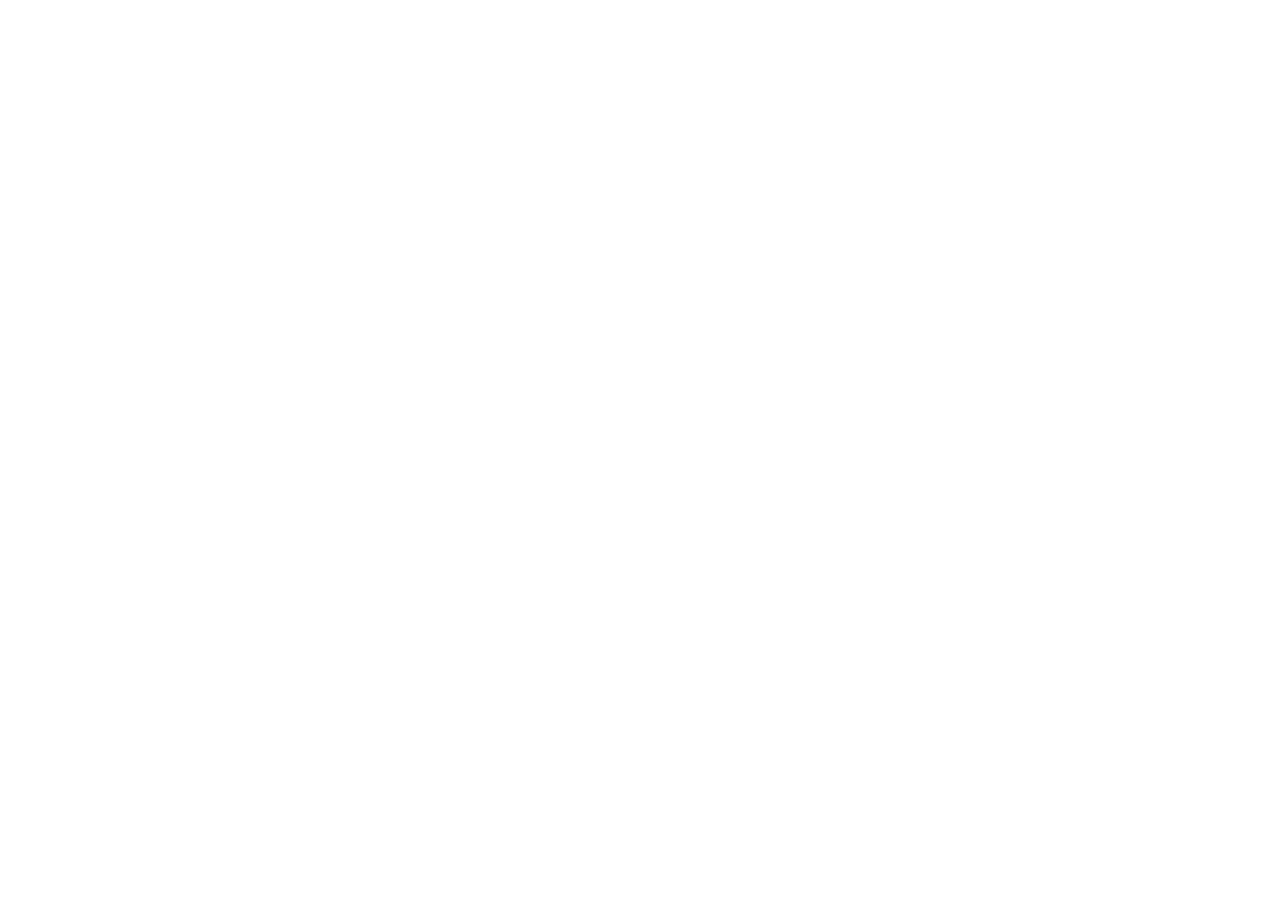
==== Index.html @ 0a8a8278 "Abgabe" ====
<!DOCTYPE html>
<html lang="en">
<head>
    <meta charset="UTF-8">
    <meta name="viewport" content="width=device-width, initial-scale=1.0">
    <title>Document</title>
</head>
<body>
    
</body>
</html>
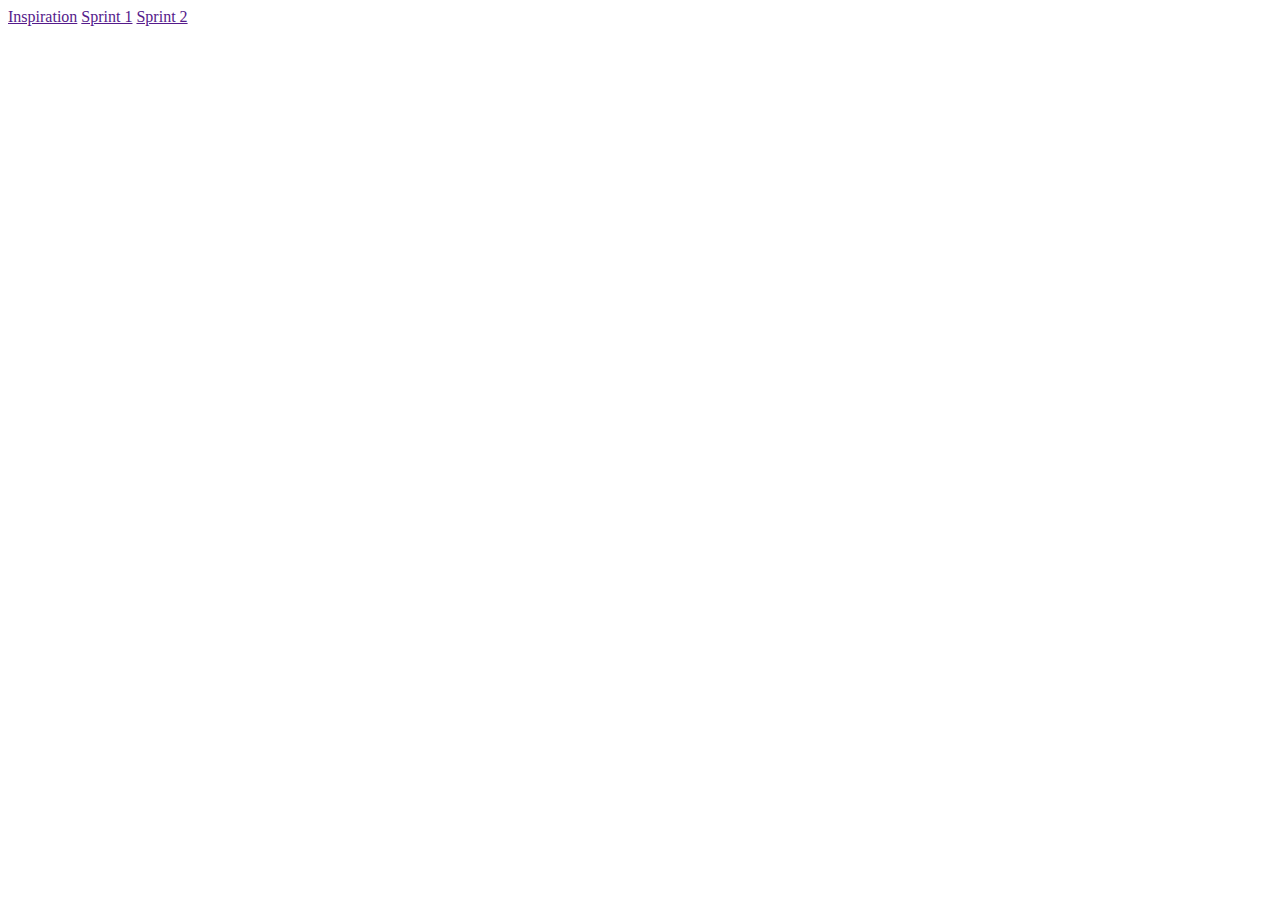
==== commit 1ef4f3ef: "index" ====
--- a/Index.html
+++ b/Index.html
@@ -6,6 +6,8 @@
     <title>Document</title>
 </head>
 <body>
-    
+    <a href="">Inspiration</a>
+    <a href="">Sprint 1</a>
+    <a href="">Sprint 2</a>
 </body>
 </html>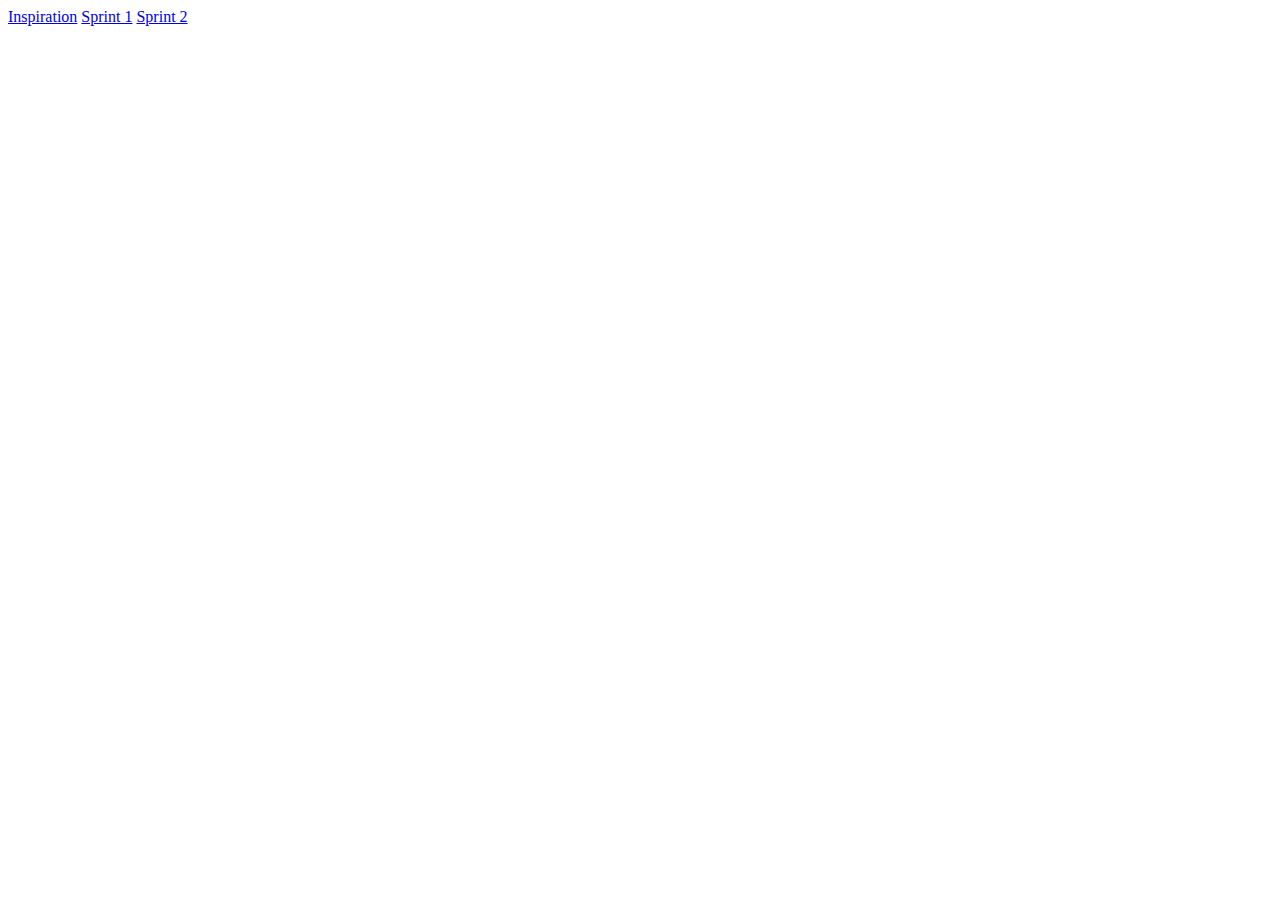
==== commit 4b4aa2cf: "vercknüpfung" ====
--- a/Index.html
+++ b/Index.html
@@ -3,11 +3,11 @@
 <head>
     <meta charset="UTF-8">
     <meta name="viewport" content="width=device-width, initial-scale=1.0">
-    <title>Document</title>
+    <title>Übersicht - Olivia Metz</title>
 </head>
 <body>
-    <a href="">Inspiration</a>
-    <a href="">Sprint 1</a>
-    <a href="">Sprint 2</a>
+    <a href="/Inspiration/Inspiration.html">Inspiration</a>
+    <a href="/Sprint1/Plakat_Olivia_Metz_Sprint1.html">Sprint 1</a>
+    <a href="/Sprint2/Plakat_Olivia_Metz_Sprint2.html">Sprint 2</a>
 </body>
 </html>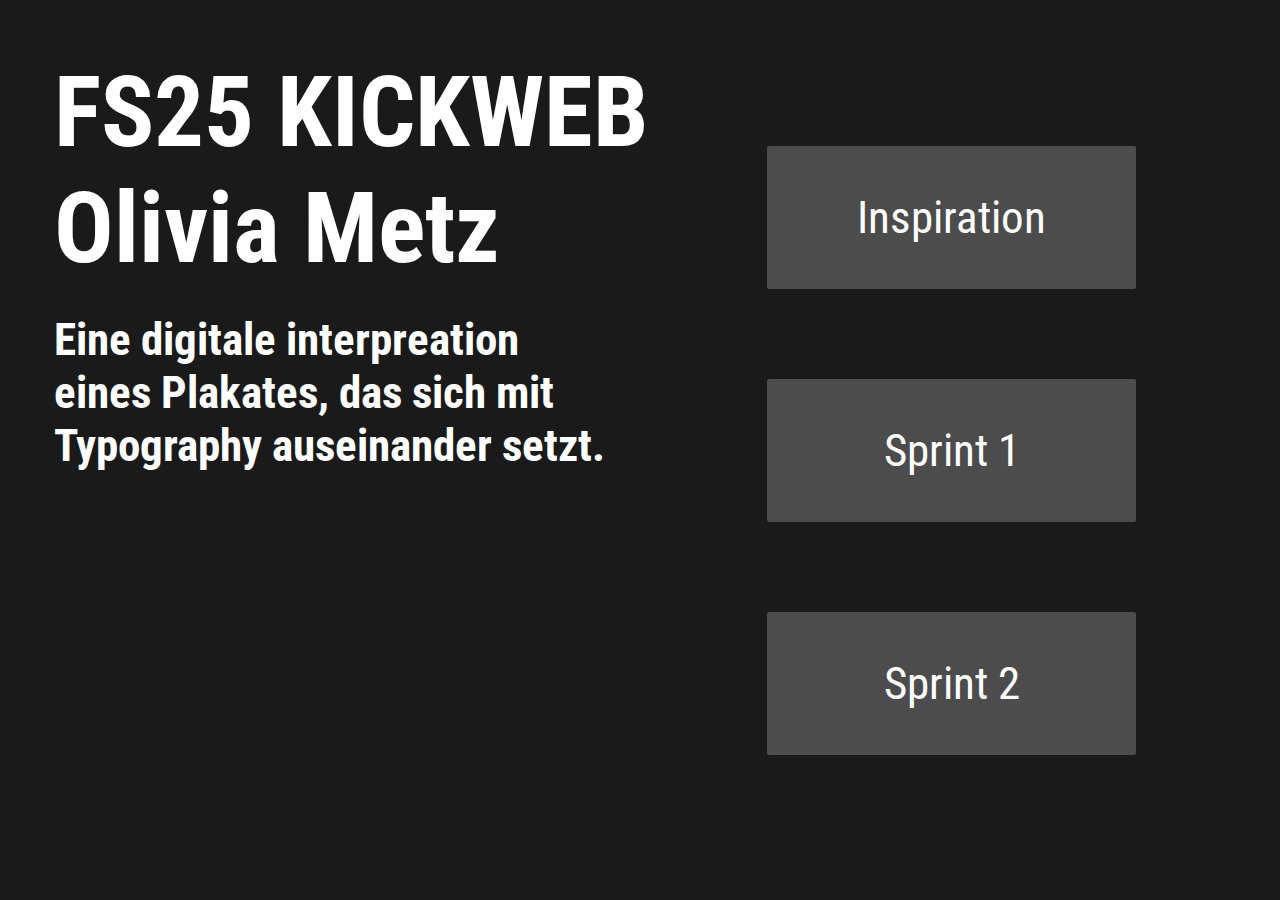
==== commit 14c3af02: "gestalltung index und Inspiration" ====
--- a/Index.html
+++ b/Index.html
@@ -5,9 +5,80 @@
     <meta name="viewport" content="width=device-width, initial-scale=1.0">
     <title>Übersicht - Olivia Metz</title>
 </head>
+
+<style>
+   @import url('https://fonts.googleapis.com/css2?family=Roboto+Condensed:ital,wght@0,100..900;1,100..900&display=swap');
+
+
+
+body{
+    height: 88vh;
+    font-family: 'Roboto Condensed';
+    background-color: rgb(26, 26, 26);
+    color: white;
+    display: flex;
+    justify-content: space-between;
+    margin: 6vh;
+}
+h1{
+   margin-top: 0px;
+    font-size: 11vh;
+    margin-bottom: 3vh;
+}
+
+h3{
+    margin-top: 1vh;
+    font-size: 5vh;
+}
+
+.verlinkungen{
+    display: flex;
+    flex-direction: column;
+    justify-content: center;
+    margin-right: 5vh;
+}
+
+.linkbox{
+    color: white;
+    font-size: 5vh;
+    padding-top: 5vh;
+    padding-bottom: 5vh;
+    padding-left: 10vh;
+    padding-right: 10vh;
+    margin: 5vh;
+    border-radius: 2px;
+    background-color: rgb(76, 76, 76);
+    display: flex;
+    justify-content: center;
+    
+}
+
+.link{
+    text-decoration: none;
+}
+
+.linkbox:hover{
+    background-color: white;
+    color: black;
+}
+
+</style>
 <body>
-    <a href="/Inspiration/Inspiration.html">Inspiration</a>
-    <a href="/Sprint1/Plakat_Olivia_Metz_Sprint1.html">Sprint 1</a>
-    <a href="/Sprint2/Plakat_Olivia_Metz_Sprint2.html">Sprint 2</a>
+<div class="Info">
+    <h1>
+        FS25 KICKWEB <br>
+        Olivia Metz <br>
+    </h1>
+    <h3>
+        Eine digitale interpreation <br>
+        eines Plakates, das sich mit <br>
+        Typography auseinander setzt.
+    </h3>
+</div>
+<div class="verlinkungen">
+     <a href="/Inspiration/Inspiration.html" class="link"><div class="linkbox">Inspiration</div></a>
+    <a href="/Sprint1/Plakat_Olivia_Metz_Sprint1.html" class="link"><div class="linkbox">Sprint 1</div></a>
+    <a href="/Sprint2/Plakat_Olivia_Metz_Sprint2.html" class="link"><div class="linkbox">Sprint 2</div></a>
+</div>
 </body>
 </html>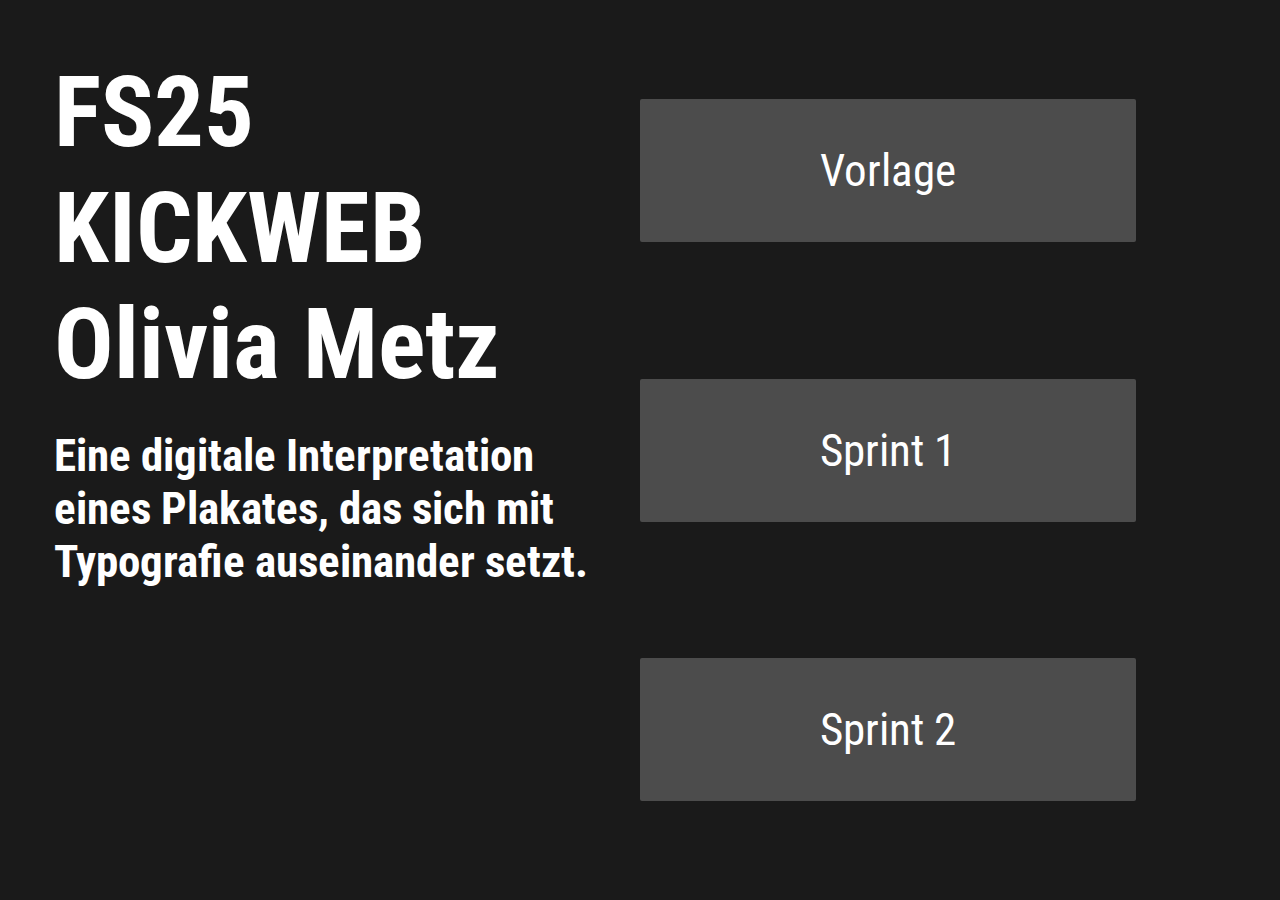
==== commit 9dfddb08: "indexfile" ====
--- a/Index.html
+++ b/Index.html
@@ -32,9 +32,10 @@
 }
 
 .verlinkungen{
+    margin-top: 0px;
     display: flex;
     flex-direction: column;
-    justify-content: center;
+    justify-content: space-between;
     margin-right: 5vh;
 }
 
@@ -43,8 +44,8 @@
     font-size: 5vh;
     padding-top: 5vh;
     padding-bottom: 5vh;
-    padding-left: 10vh;
-    padding-right: 10vh;
+    padding-left: 20vh;
+    padding-right: 20vh;
     margin: 5vh;
     border-radius: 2px;
     background-color: rgb(76, 76, 76);
@@ -70,15 +71,15 @@
         Olivia Metz <br>
     </h1>
     <h3>
-        Eine digitale interpreation <br>
+        Eine digitale Interpretation <br>
         eines Plakates, das sich mit <br>
-        Typography auseinander setzt.
+        Typografie auseinander setzt.
     </h3>
 </div>
 <div class="verlinkungen">
-     <a href="/Inspiration/Inspiration.html" class="link"><div class="linkbox">Inspiration</div></a>
-    <a href="/Sprint1/Plakat_Olivia_Metz_Sprint1.html" class="link"><div class="linkbox">Sprint 1</div></a>
-    <a href="/Sprint2/Plakat_Olivia_Metz_Sprint2.html" class="link"><div class="linkbox">Sprint 2</div></a>
+     <a href="Inspiration/Inspiration.html" class="link"><div class="linkbox">Vorlage</div></a>
+    <a href="Sprint1/Plakat_Olivia_Metz_Sprint1.html" class="link"><div class="linkbox">Sprint 1</div></a>
+    <a href="Sprint2/Plakat_Olivia_Metz_Sprint2.html" class="link"><div class="linkbox">Sprint 2</div></a>
 </div>
 </body>
 </html>